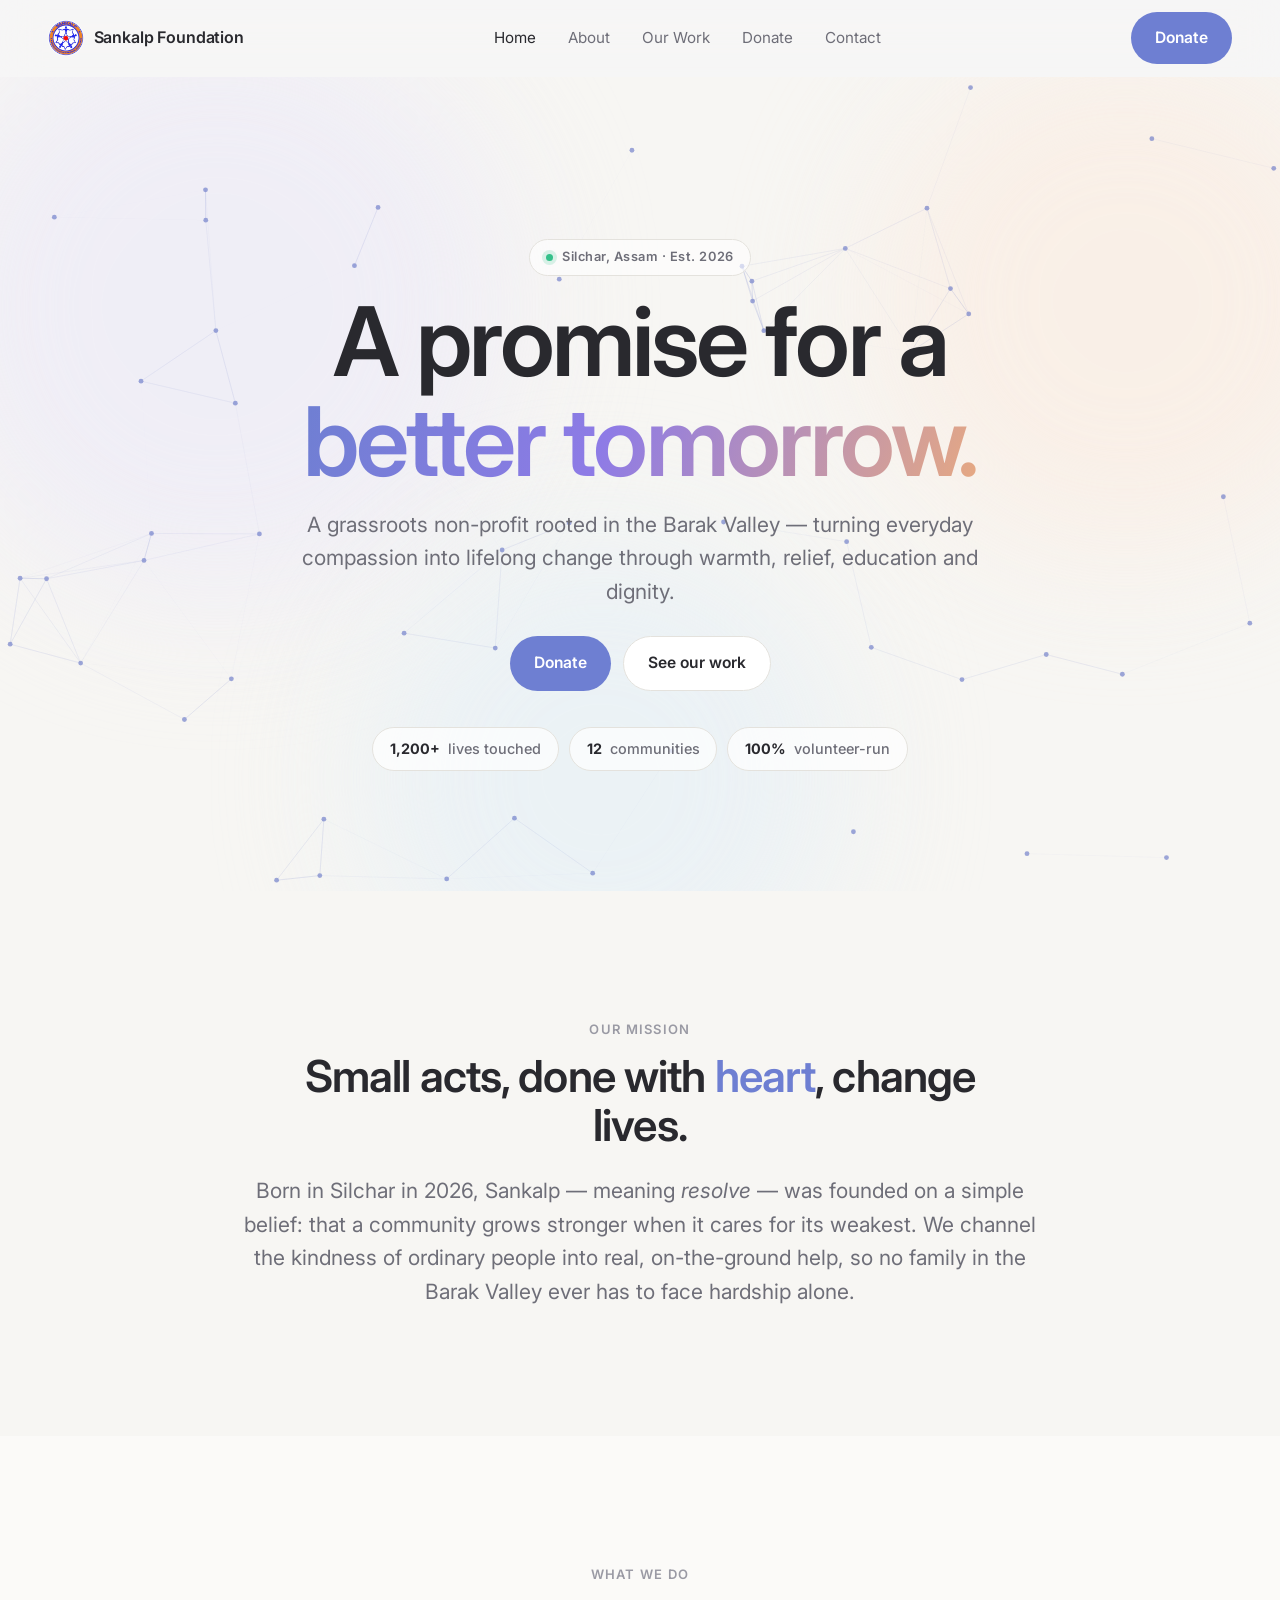
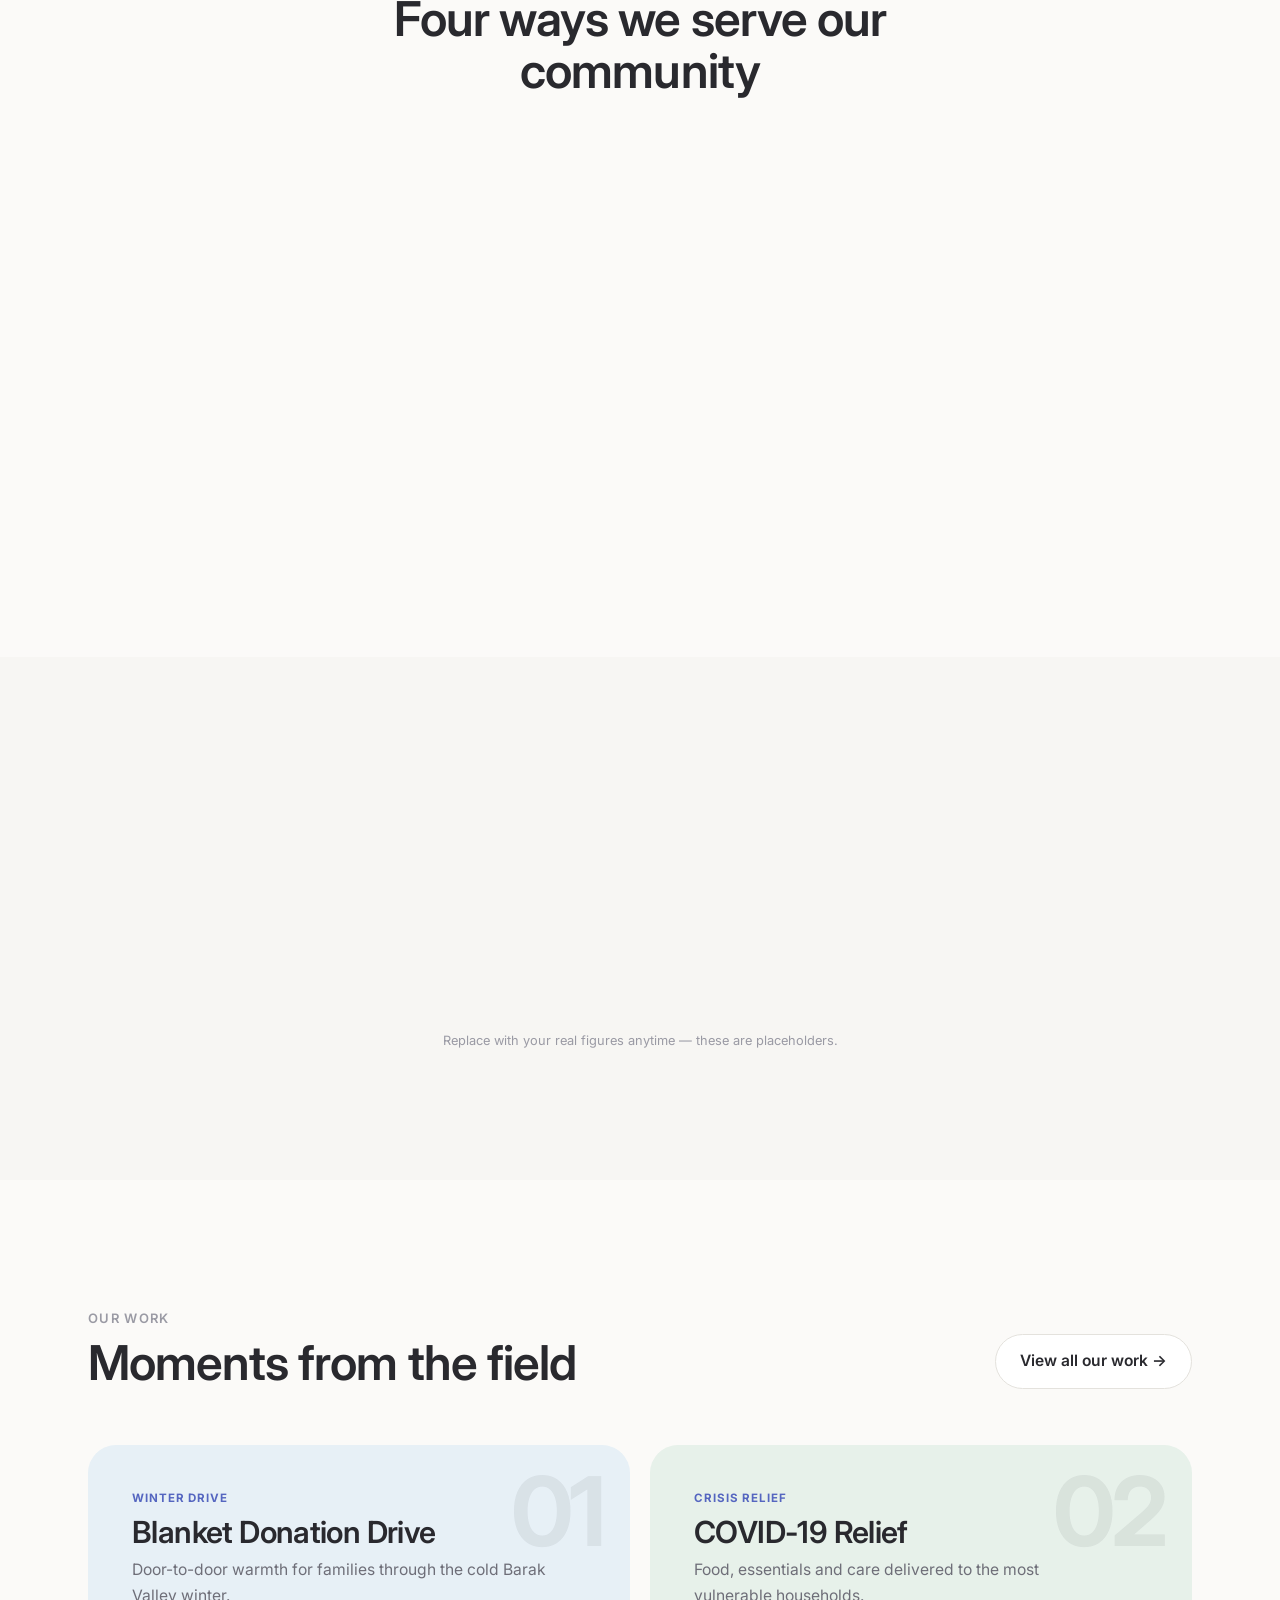
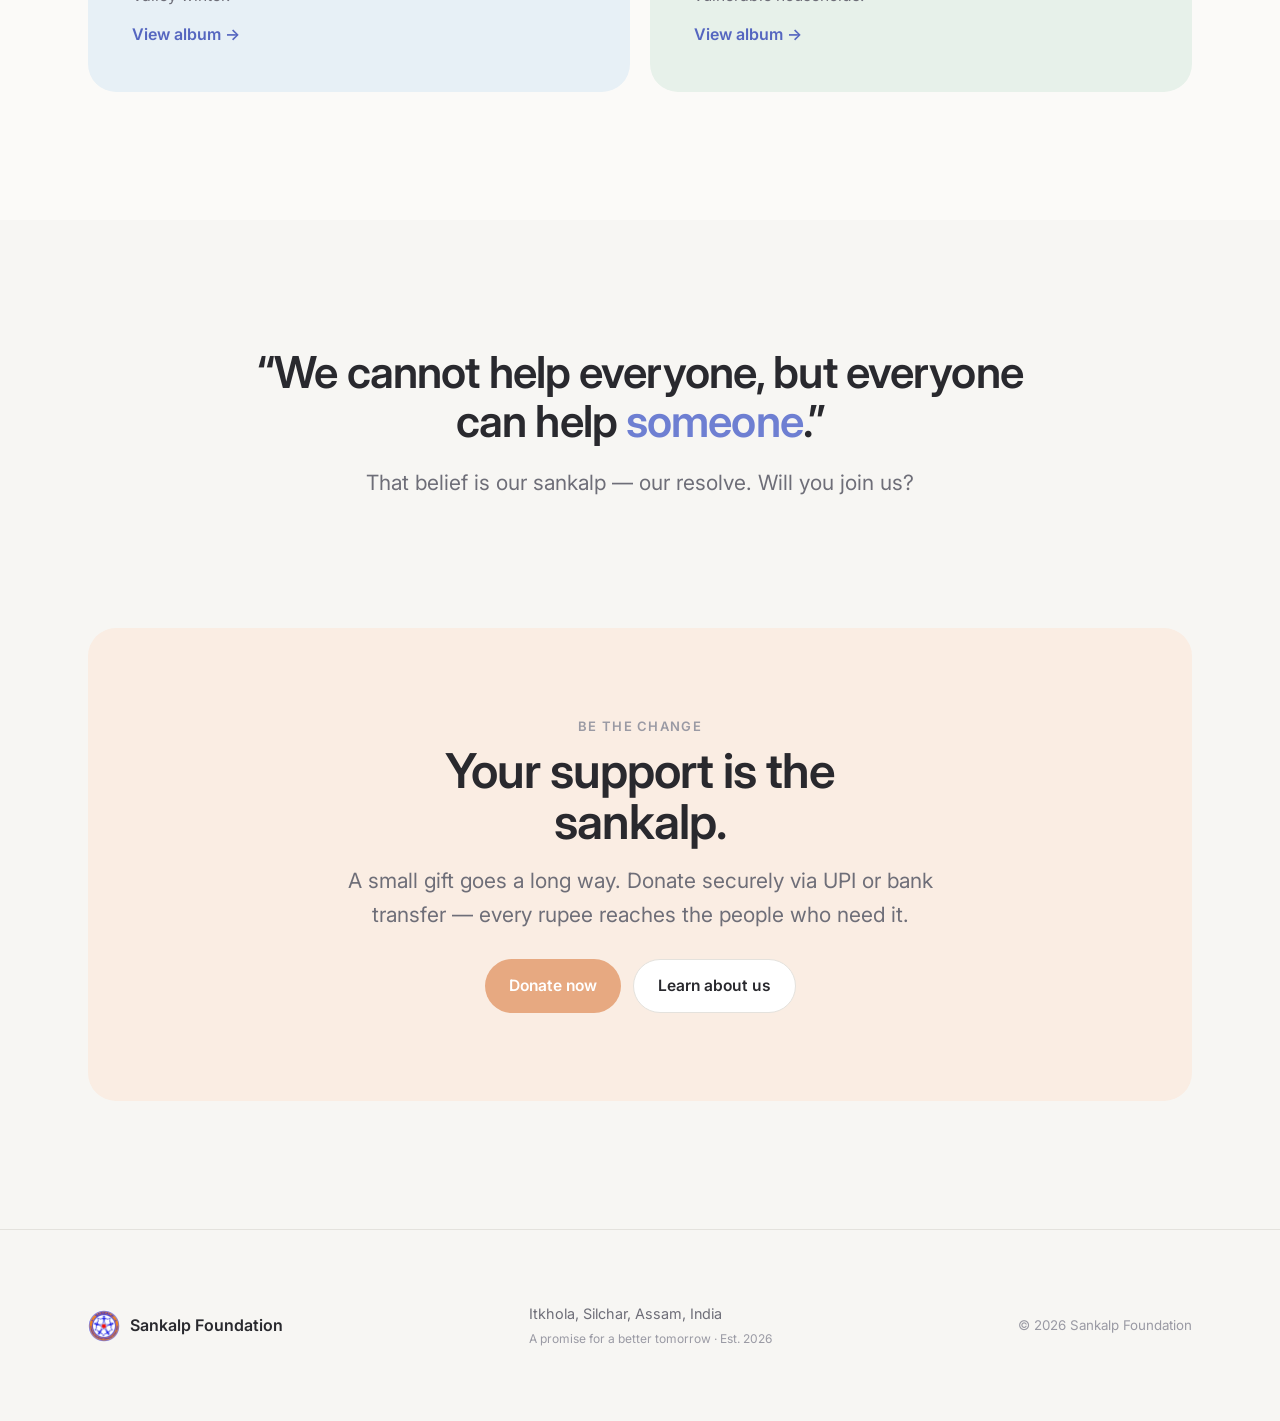
==== index.html @ 556609bf "Initial commit: Sankalp Foundation static website Mobile-first, pastel Apple-minimal design. Home, A" ====
<!DOCTYPE html>
<html lang="en">
<head>
  <meta charset="UTF-8" />
  <meta name="viewport" content="width=device-width, initial-scale=1" />
  <title>Sankalp Foundation — A promise for a better tomorrow</title>
  <meta name="description" content="Sankalp Foundation is a grassroots non-profit in Silchar, Assam, turning everyday compassion into lifelong change — warmth, relief, education and dignity for every life we touch." />
  <meta name="theme-color" content="#F7F6F3" />
  <meta property="og:type" content="website" />
  <meta property="og:title" content="Sankalp Foundation — A promise for a better tomorrow" />
  <meta property="og:description" content="A grassroots non-profit in Silchar, Assam — warmth, relief, education and dignity for every life we touch." />
  <meta property="og:image" content="asset/logo.jpg" />
  <meta name="twitter:card" content="summary" />
  <link rel="icon" href="asset/logo.jpg" />
  <link rel="preconnect" href="https://fonts.googleapis.com" />
  <link rel="preconnect" href="https://fonts.gstatic.com" crossorigin />
  <link href="https://fonts.googleapis.com/css2?family=Inter:wght@400;500;600;700&display=swap" rel="stylesheet" />
  <link rel="stylesheet" href="css/styles.css" />
</head>
<body>

  <!-- 1 · NAVBAR -->
  <header class="nav" id="nav">
    <a class="nav-brand" href="index.html">
      <img src="asset/logo.jpg" alt="Sankalp Foundation logo" />
      <span>Sankalp Foundation</span>
    </a>
    <nav class="nav-links" aria-label="Primary">
      <a href="index.html" class="active">Home</a>
      <a href="about.html">About</a>
      <a href="work.html">Our Work</a>
      <a href="donate.html">Donate</a>
      <a href="contact.html">Contact</a>
    </nav>
    <a class="btn btn-primary nav-cta" href="donate.html">Donate</a>
    <button class="nav-toggle" aria-label="Menu" aria-expanded="false"><span></span><span></span><span></span></button>
  </header>
  <nav class="nav-menu" aria-label="Mobile">
    <a href="index.html">Home</a>
    <a href="about.html">About</a>
    <a href="work.html">Our Work</a>
    <a href="donate.html">Donate</a>
    <a href="contact.html">Contact</a>
    <a class="btn btn-primary" href="donate.html">Donate</a>
  </nav>

  <main id="top">

    <!-- 2 · HERO (modern · image-free · animated gradient mesh) -->
    <section class="hero-x">
      <span class="blob b1"></span><span class="blob b2"></span><span class="blob b3"></span>
      <canvas class="net" id="net" aria-hidden="true"></canvas>
      <div class="wrap center stack">
        <p class="rise"><span class="eyebrow-chip"><span class="live"></span> Silchar, Assam · Est. 2026</span></p>
        <h1 class="display rise d1">A promise for a<br /><span class="grad-text">better tomorrow.</span></h1>
        <p class="lede rise d2" style="max-width:56ch;margin-inline:auto;">
          A grassroots non-profit rooted in the Barak Valley — turning everyday compassion
          into lifelong change through warmth, relief, education and dignity.
        </p>
        <div class="rise d3" style="display:flex;gap:.75rem;justify-content:center;flex-wrap:wrap;margin-top:1.75rem;">
          <a class="btn btn-primary" href="donate.html">Donate</a>
          <a class="btn btn-ghost" href="work.html">See our work</a>
        </div>
        <div class="pill-row rise d4" style="margin-top:2.25rem;">
          <span class="stat-pill"><b>1,200+</b> lives touched</span>
          <span class="stat-pill"><b>12</b> communities</span>
          <span class="stat-pill"><b>100%</b> volunteer-run</span>
        </div>
      </div>
    </section>

    <!-- 3 · MISSION -->
    <section class="section" id="mission">
      <div class="wrap center">
        <p class="eyebrow reveal">Our Mission</p>
        <p class="quote reveal" data-delay="60" style="margin-top:.75rem;">
          Small acts, done with <span class="accent">heart</span>, change lives.
        </p>
        <p class="lede reveal" data-delay="120" style="max-width:62ch;margin:1.5rem auto 0;">
          Born in Silchar in 2026, Sankalp — meaning <em>resolve</em> — was founded on a
          simple belief: that a community grows stronger when it cares for its weakest.
          We channel the kindness of ordinary people into real, on-the-ground help, so no
          family in the Barak Valley ever has to face hardship alone.
        </p>
      </div>
    </section>

    <!-- 4 · WHAT WE DO -->
    <section class="section" style="background:var(--surface-2);" id="what">
      <div class="wrap">
        <div class="section-head center">
          <p class="eyebrow reveal">What We Do</p>
          <h2 class="h2 reveal" data-delay="60">Four ways we serve our community</h2>
          <p class="lede reveal" data-delay="120" style="margin-inline:auto;">
            Every programme is designed around dignity — meeting people where they are,
            with what they truly need.
          </p>
        </div>
        <div class="feature-grid">
          <article class="feature-card reveal">
            <div class="feature-ico" style="--tint:var(--tint-sky);">
              <svg class="ic" viewBox="0 0 24 24"><line x1="2" x2="22" y1="12" y2="12"/><line x1="12" x2="12" y1="2" y2="22"/><path d="m20 16-4-4 4-4"/><path d="m4 8 4 4-4 4"/><path d="m16 4-4 4-4-4"/><path d="m8 20 4-4 4 4"/></svg>
            </div>
            <h3>Winter Warmth</h3>
            <p>Blanket and warm-clothing drives that reach families through the cold Barak Valley winters — door to door, no one left shivering.</p>
          </article>
          <article class="feature-card reveal" data-delay="70">
            <div class="feature-ico" style="--tint:var(--tint-mint);">
              <svg class="ic" viewBox="0 0 24 24"><path d="M19 14c1.49-1.46 3-3.21 3-5.5A5.5 5.5 0 0 0 16.5 3c-1.76 0-3 .5-4.5 2-1.5-1.5-2.74-2-4.5-2A5.5 5.5 0 0 0 2 8.5c0 2.3 1.5 4.05 3 5.5l7 7Z"/></svg>
            </div>
            <h3>Crisis Relief</h3>
            <p>Rapid response when disaster strikes — from the COVID-19 pandemic to seasonal floods — delivering food, essentials and care to the vulnerable.</p>
          </article>
          <article class="feature-card reveal" data-delay="140">
            <div class="feature-ico" style="--tint:var(--tint-peach);">
              <svg class="ic" viewBox="0 0 24 24"><path d="M12 7v14"/><path d="M3 18a1 1 0 0 1-1-1V4a1 1 0 0 1 1-1h5a4 4 0 0 1 4 4 4 4 0 0 1 4-4h5a1 1 0 0 1 1 1v13a1 1 0 0 1-1 1h-6a3 3 0 0 0-3 3 3 3 0 0 0-3-3z"/></svg>
            </div>
            <h3>Education &amp; Dignity</h3>
            <p>Supporting underprivileged children with school supplies, books and encouragement, so that circumstance never decides a child's future.</p>
          </article>
          <article class="feature-card reveal" data-delay="210">
            <div class="feature-ico" style="--tint:var(--tint-blush);">
              <svg class="ic" viewBox="0 0 24 24"><path d="M16 21v-2a4 4 0 0 0-4-4H6a4 4 0 0 0-4 4v2"/><circle cx="9" cy="7" r="4"/><path d="M22 21v-2a4 4 0 0 0-3-3.87"/><path d="M16 3.13a4 4 0 0 1 0 7.75"/></svg>
            </div>
            <h3>Community Care</h3>
            <p>Health awareness camps, support for the elderly, and small acts of everyday kindness that keep our neighbourhoods whole.</p>
          </article>
        </div>
      </div>
    </section>

    <!-- 5 · IMPACT -->
    <section class="section">
      <div class="wrap">
        <div class="section-head center">
          <p class="eyebrow reveal">Our Impact</p>
          <h2 class="h2 reveal" data-delay="60">Kindness, measured in lives</h2>
        </div>
        <div style="display:grid;grid-template-columns:repeat(3,1fr);gap:clamp(16px,4vw,40px);text-align:center;">
          <div class="reveal">
            <div class="display" style="font-size:clamp(2.2rem,7vw,3.5rem);">1,200<span style="color:var(--blue);">+</span></div>
            <p class="eyebrow" style="margin-top:.4rem;">Lives touched</p>
          </div>
          <div class="reveal" data-delay="80">
            <div class="display" style="font-size:clamp(2.2rem,7vw,3.5rem);">12</div>
            <p class="eyebrow" style="margin-top:.4rem;">Communities</p>
          </div>
          <div class="reveal" data-delay="160">
            <div class="display" style="font-size:clamp(2.2rem,7vw,3.5rem);">100<span style="color:var(--blue);">%</span></div>
            <p class="eyebrow" style="margin-top:.4rem;">Volunteer-run</p>
          </div>
        </div>
        <p class="center" style="color:var(--grey-2);font-size:.8rem;margin-top:1.5rem;">Replace with your real figures anytime — these are placeholders.</p>
      </div>
    </section>

    <!-- 6 · WORK TEASER (links to work.html) -->
    <section class="section" style="background:var(--surface-2);" id="work-teaser">
      <div class="wrap">
        <div class="section-head" style="display:flex;flex-wrap:wrap;gap:1rem;align-items:end;justify-content:space-between;max-width:none;">
          <div>
            <p class="eyebrow reveal">Our Work</p>
            <h2 class="h2 reveal" data-delay="60">Moments from the field</h2>
          </div>
          <a class="btn btn-ghost reveal" data-delay="120" href="work.html">View all our work →</a>
        </div>
        <div class="work-cards">
          <a class="work-card reveal" href="work.html" style="--album-tint:var(--tint-sky);">
            <span class="ghost-num">01</span>
            <span class="tag">Winter Drive</span>
            <h3>Blanket Donation Drive</h3>
            <p>Door-to-door warmth for families through the cold Barak Valley winter.</p>
            <span class="go">View album →</span>
          </a>
          <a class="work-card reveal" data-delay="80" href="work.html" style="--album-tint:var(--tint-mint);">
            <span class="ghost-num">02</span>
            <span class="tag">Crisis Relief</span>
            <h3>COVID-19 Relief</h3>
            <p>Food, essentials and care delivered to the most vulnerable households.</p>
            <span class="go">View album →</span>
          </a>
        </div>
      </div>
    </section>

    <!-- 7 · BELIEF QUOTE -->
    <section class="section">
      <div class="wrap center">
        <p class="quote reveal" style="max-width:30ch;">
          “We cannot help everyone, but everyone can help <span class="accent">someone</span>.”
        </p>
        <p class="lede reveal" data-delay="80" style="max-width:48ch;margin:1.25rem auto 0;">
          That belief is our sankalp — our resolve. Will you join us?
        </p>
      </div>
    </section>

    <!-- 8 · DONATE CTA -->
    <section class="section" style="padding-top:0;">
      <div class="wrap reveal">
        <div class="center" style="background:var(--tint-peach);border-radius:var(--r-lg);padding:clamp(40px,8vw,88px) clamp(24px,5vw,48px);">
          <p class="eyebrow">Be the change</p>
          <h2 class="h2" style="max-width:18ch;margin:.5rem auto 0;">Your support is the sankalp.</h2>
          <p class="lede" style="max-width:50ch;margin:1rem auto 1.75rem;">
            A small gift goes a long way. Donate securely via UPI or bank transfer — every rupee
            reaches the people who need it.
          </p>
          <div style="display:flex;gap:.75rem;justify-content:center;flex-wrap:wrap;">
            <a class="btn btn-warm" href="donate.html">Donate now</a>
            <a class="btn btn-ghost" href="about.html">Learn about us</a>
          </div>
        </div>
      </div>
    </section>

  </main>

  <!-- 9 · FOOTER -->
  <footer class="footer">
    <div class="wrap">
      <div class="footer-brand">
        <img src="asset/logo.jpg" alt="" />
        <span>Sankalp Foundation</span>
      </div>
      <div class="stack" style="font-size:.9rem;">
        <div>Itkhola, Silchar, Assam, India</div>
        <small>A promise for a better tomorrow · Est. 2026</small>
      </div>
      <small>© 2026 Sankalp Foundation</small>
    </div>
  </footer>

  <script type="application/ld+json">
  {
    "@context": "https://schema.org",
    "@type": "NGO",
    "name": "Sankalp Foundation",
    "slogan": "A promise for a better tomorrow",
    "foundingDate": "2026",
    "address": {
      "@type": "PostalAddress",
      "addressLocality": "Itkhola, Silchar",
      "addressRegion": "Assam",
      "addressCountry": "IN"
    },
    "areaServed": "Barak Valley, Assam"
  }
  </script>
  <script src="js/main.js"></script>
</body>
</html>
---- css/styles.css ----
/* ============================================================
   Sankalp Foundation — Design System
   Aesthetic: Apple-Minimal Premium · soft PASTEL palette
   Calm, warm, premium — one muted periwinkle accent + pastel
   tint washes (lavender / sky / mint / peach) for variety.
   ============================================================ */

:root {
  /* Surfaces — warm paper white */
  --bg:          #F7F6F3;   /* warm off-white page background */
  --surface:     #FFFFFF;   /* cards, raised surfaces */
  --surface-2:   #FBFAF8;

  /* Ink — soft charcoal, never pure black */
  --ink:         #29292E;   /* primary text */
  --grey:        #6E6E78;   /* secondary text */
  --grey-2:      #9A9AA4;   /* captions, meta */
  --hairline:    #E4E2DD;   /* 1px borders, dividers */

  /* Accent — muted periwinkle (pastel, but readable for actions) */
  --blue:        #6E7FD2;   /* primary action (white text, large) */
  --blue-600:    #5566C0;   /* hover + links/small text on white */
  --blue-tint:   #ECEDFA;   /* lavender wash */

  /* Warm secondary — soft peach (donate / warmth) */
  --orange:      #E7A981;   /* soft peach button */
  --orange-600:  #D9966B;
  --red:         #DD7A72;   /* muted coral, rare emphasis */

  /* Pastel tint washes (for album / section variety) */
  --tint-lav:    #EDEBF7;
  --tint-sky:    #E7F0F6;
  --tint-mint:   #E7F1EA;
  --tint-peach:  #FAEDE3;
  --tint-blush:  #F7E9ED;

  --accent:      var(--blue);
  --accent-600:  var(--blue-600);

  /* Radius */
  --r-sm: 10px;
  --r-md: 18px;
  --r-lg: 28px;

  /* Depth (subtle, Apple-style) */
  --shadow:    0 4px 24px rgba(0,0,0,.06);
  --shadow-lg: 0 18px 50px rgba(0,0,0,.12);

  /* Motion */
  --ease: cubic-bezier(.4, 0, .2, 1);
  --dur:  220ms;

  /* Layout */
  --maxw: 1200px;
  --gutter: clamp(20px, 5vw, 48px);

  --font: "Inter", -apple-system, BlinkMacSystemFont, "Segoe UI", Roboto,
          Helvetica, Arial, sans-serif;
}

/* ---------- Reset ---------- */
*, *::before, *::after { box-sizing: border-box; }
* { margin: 0; }
html { scroll-behavior: smooth; -webkit-text-size-adjust: 100%; }
body {
  font-family: var(--font);
  background: var(--bg);
  color: var(--ink);
  line-height: 1.6;
  -webkit-font-smoothing: antialiased;
  text-rendering: optimizeLegibility;
}
img { display: block; max-width: 100%; height: auto; }
a { color: inherit; text-decoration: none; }
button { font: inherit; cursor: pointer; border: 0; background: none; }

/* accessible focus ring */
:where(a, button, input, textarea, [tabindex]):focus-visible {
  outline: 2px solid var(--blue);
  outline-offset: 3px;
  border-radius: 6px;
}

/* inline SVG icon defaults */
svg.ic { width: 22px; height: 22px; fill: none; stroke: currentColor; stroke-width: 1.7; stroke-linecap: round; stroke-linejoin: round; display: block; }

/* ---------- Typography ---------- */
.eyebrow {
  font-size: .8125rem;
  font-weight: 600;
  letter-spacing: .1em;
  text-transform: uppercase;
  color: var(--grey-2);
}
h1, h2, h3 { font-weight: 600; line-height: 1.08; letter-spacing: -.02em; }
.display { font-size: clamp(2.5rem, 8vw, 5rem); letter-spacing: -.03em; line-height: 1.04; }
.h2      { font-size: clamp(1.9rem, 5vw, 3rem); }
.lede    { font-size: clamp(1.0625rem, 2.4vw, 1.3125rem); color: var(--grey); font-weight: 400; }

/* ---------- Layout helpers ---------- */
.wrap { width: 100%; max-width: var(--maxw); margin-inline: auto; padding-inline: var(--gutter); }
.section { padding-block: clamp(56px, 10vw, 128px); }
.center { text-align: center; }
.stack > * + * { margin-top: 1rem; }

/* ---------- Buttons ---------- */
.btn {
  display: inline-flex; align-items: center; gap: .5rem;
  padding: .85rem 1.5rem;
  border-radius: 999px;
  font-weight: 600; font-size: .975rem;
  min-height: 44px;
  transition: transform var(--dur) var(--ease), background var(--dur) var(--ease), box-shadow var(--dur) var(--ease);
}
.btn-primary { background: var(--accent); color: #fff; }
.btn-primary:hover { background: var(--accent-600); transform: translateY(-1px); }
.btn-warm { background: var(--orange); color: #fff; }
.btn-warm:hover { background: var(--orange-600); transform: translateY(-1px); }
.btn-ghost { border: 1px solid var(--hairline); color: var(--ink); background: var(--surface); }
.btn-ghost:hover { border-color: var(--ink); transform: translateY(-1px); }

/* ============================================================
   NAVBAR
   ============================================================ */
.nav {
  position: sticky; top: 0; z-index: 50;
  display: flex; align-items: center; justify-content: space-between;
  gap: 1rem;
  padding: .75rem var(--gutter);
  background: rgba(245,245,247,.72);
  backdrop-filter: saturate(180%) blur(20px);
  -webkit-backdrop-filter: saturate(180%) blur(20px);
  border-bottom: 1px solid transparent;
  transition: border-color var(--dur) var(--ease), background var(--dur) var(--ease);
}
.nav.is-scrolled { border-bottom-color: var(--hairline); }
.nav-brand { display: flex; align-items: center; gap: .6rem; font-weight: 600; letter-spacing: -.01em; }
.nav-brand img { width: 36px; height: 36px; border-radius: 50%; }
.nav-links { display: none; align-items: center; gap: 2rem; }
.nav-links a { font-size: .95rem; color: var(--grey); transition: color var(--dur) var(--ease); }
.nav-links a:hover, .nav-links a.active { color: var(--ink); }
.nav-cta { display: none; }
.nav-toggle {
  display: inline-flex; flex-direction: column; gap: 5px;
  width: 44px; height: 44px; align-items: center; justify-content: center;
}
.nav-toggle span { width: 22px; height: 2px; background: var(--ink); border-radius: 2px; transition: transform var(--dur) var(--ease), opacity var(--dur) var(--ease); }

/* mobile overlay menu */
.nav-menu {
  position: fixed; inset: 0; z-index: 40;
  background: rgba(245,245,247,.98);
  backdrop-filter: blur(24px);
  display: flex; flex-direction: column; gap: .5rem;
  align-items: center; justify-content: center;
  padding: 2rem;
  opacity: 0; pointer-events: none; transition: opacity var(--dur) var(--ease);
}
.nav-menu.open { opacity: 1; pointer-events: auto; }
.nav-menu a { font-size: 1.6rem; font-weight: 600; letter-spacing: -.02em; padding: .5rem 1rem; }
.nav-menu .btn { margin-top: 1rem; }

@media (min-width: 900px) {
  .nav-links, .nav-cta { display: flex; }
  .nav-toggle { display: none; }
}

/* ============================================================
   PAGE HERO (compact, for inner pages)
   ============================================================ */
.page-hero {
  padding-block: clamp(48px, 9vw, 110px) clamp(24px, 5vw, 56px);
  background:
    radial-gradient(60% 90% at 15% 0%, var(--tint-lav) 0%, transparent 60%),
    radial-gradient(50% 80% at 95% 10%, var(--tint-peach) 0%, transparent 55%);
}
.page-hero .display { max-width: 16ch; }
.page-hero .lede { max-width: 56ch; margin-top: 1.25rem; }

/* ============================================================
   MODERN HERO  (image-free · animated pastel gradient mesh)
   ============================================================ */
.hero-x {
  position: relative; overflow: hidden;
  padding-block: clamp(90px, 18vh, 190px) clamp(56px, 10vw, 120px);
  isolation: isolate;
}
.hero-x .wrap { position: relative; z-index: 2; }
.hero-x .net { position: absolute; inset: 0; width: 100%; height: 100%; z-index: 1; pointer-events: none; opacity: .7; }
.hero-x .blob {
  position: absolute; z-index: 0; border-radius: 50%;
  filter: blur(70px); opacity: .75; will-change: transform;
}
.hero-x .b1 { width: 46vw; height: 46vw; top: -8%;  left: -6%;  background: var(--tint-lav);   animation: floatA 20s ease-in-out infinite; }
.hero-x .b2 { width: 40vw; height: 40vw; top: -4%;  right: -8%; background: var(--tint-peach);  animation: floatB 24s ease-in-out infinite; }
.hero-x .b3 { width: 38vw; height: 38vw; bottom: -16%; left: 28%; background: var(--tint-sky); animation: floatC 26s ease-in-out infinite; }
@keyframes floatA { 0%,100%{transform:translate(0,0) scale(1)} 50%{transform:translate(36px,28px) scale(1.12)} }
@keyframes floatB { 0%,100%{transform:translate(0,0) scale(1)} 50%{transform:translate(-30px,24px) scale(.92)} }
@keyframes floatC { 0%,100%{transform:translate(0,0) scale(1)} 50%{transform:translate(24px,-30px) scale(1.08)} }

.hero-x .display { font-size: clamp(2.8rem, 9vw, 6rem); max-width: 14ch; margin-inline: auto; }

.grad-text {
  background: linear-gradient(110deg, var(--blue) 0%, #8E7BE6 45%, var(--orange) 100%);
  -webkit-background-clip: text; background-clip: text;
  color: transparent;
}

.eyebrow-chip {
  display: inline-flex; align-items: center; gap: .55rem;
  padding: .45rem 1rem; border-radius: 999px;
  background: rgba(255,255,255,.6); border: 1px solid var(--hairline);
  backdrop-filter: blur(10px); -webkit-backdrop-filter: blur(10px);
  font-size: .8rem; font-weight: 600; letter-spacing: .04em; color: var(--grey);
}
.eyebrow-chip .live { width: 7px; height: 7px; border-radius: 50%; background: #34c08a; box-shadow: 0 0 0 4px rgba(52,192,138,.18); }

.pill-row { display: flex; flex-wrap: wrap; gap: 10px; justify-content: center; }
.stat-pill {
  display: inline-flex; align-items: center; gap: .5rem;
  padding: .6rem 1.05rem; border-radius: 999px;
  background: rgba(255,255,255,.7); border: 1px solid var(--hairline);
  backdrop-filter: blur(8px); -webkit-backdrop-filter: blur(8px);
  font-size: .9rem; font-weight: 500; color: var(--grey);
}
.stat-pill b { color: var(--ink); font-weight: 700; }

/* ============================================================
   WORK CARDS — modern, photo-free home teaser
   ============================================================ */
.work-cards { display: grid; grid-template-columns: 1fr; gap: 16px; }
@media (min-width: 760px) { .work-cards { grid-template-columns: repeat(2, 1fr); gap: 20px; } }
.work-card {
  position: relative; overflow: hidden;
  border-radius: var(--r-lg); padding: clamp(26px, 4vw, 44px);
  background: var(--album-tint, var(--surface));
  min-height: 220px; display: flex; flex-direction: column; justify-content: flex-end; gap: .55rem;
  transition: transform var(--dur) var(--ease), box-shadow var(--dur) var(--ease);
}
.work-card:hover { transform: translateY(-4px); box-shadow: var(--shadow-lg); }
.work-card .ghost-num {
  position: absolute; top: clamp(10px,2vw,18px); right: clamp(16px,3vw,28px);
  font-size: clamp(3.5rem, 9vw, 6rem); font-weight: 700; line-height: 1;
  color: var(--ink); opacity: .07; letter-spacing: -.04em;
}
.work-card .tag {
  align-self: flex-start;
  font-size: .72rem; font-weight: 700; letter-spacing: .08em; text-transform: uppercase;
  color: var(--blue-600);
}
.work-card h3 { font-size: clamp(1.35rem, 3.5vw, 1.9rem); }
.work-card p { color: var(--grey); font-size: .98rem; max-width: 42ch; }
.work-card .go { font-weight: 600; color: var(--blue-600); margin-top: .35rem; }

/* ============================================================
   ALBUMS  —  one per charity event
   ============================================================ */
.albums { display: flex; flex-direction: column; gap: clamp(32px, 5vw, 56px); }

/* each album sits in a soft pastel panel (tint set per-album in HTML) */
.album {
  scroll-margin-top: 88px;
  background: var(--album-tint, var(--surface));
  border-radius: var(--r-lg);
  padding: clamp(24px, 5vw, 56px);
}

.album-head {
  display: flex; flex-direction: column; gap: .65rem;
  max-width: 60ch; margin-bottom: clamp(20px, 3.5vw, 36px);
}
.album-title { font-size: clamp(1.6rem, 4.5vw, 2.6rem); }
.album-desc  { color: var(--grey); font-size: clamp(1rem, 2.2vw, 1.1875rem); }
.album-meta  {
  display: flex; flex-wrap: wrap; align-items: center; gap: .5rem .9rem;
  color: var(--grey-2); font-size: .85rem; font-weight: 500;
}
.album-meta .dot { width: 4px; height: 4px; border-radius: 50%; background: var(--hairline); }
.album-tag {
  display: inline-flex; align-items: center; gap: .4rem;
  padding: .3rem .7rem; border-radius: 999px;
  background: var(--blue-tint); color: var(--blue);
  font-size: .75rem; font-weight: 600; letter-spacing: .02em;
}

/* The gallery grid: cover image spans larger, tiles fill the rest. */
.album-gallery {
  display: grid;
  grid-template-columns: 1fr;
  gap: 12px;
}
.album-figure {
  position: relative; margin: 0;
  border-radius: var(--r-md);
  overflow: hidden;
  background: var(--surface-2);
  cursor: zoom-in;
  aspect-ratio: 4 / 3;
}
.album-figure img {
  width: 100%; height: 100%; object-fit: cover;
  transition: transform 600ms var(--ease), filter var(--dur) var(--ease);
}
.album-figure::after {
  content: ""; position: absolute; inset: 0;
  background: linear-gradient(to top, rgba(0,0,0,.28), rgba(0,0,0,0) 45%);
  opacity: 0; transition: opacity var(--dur) var(--ease);
}
.album-figure:hover img { transform: scale(1.04); }
.album-figure:hover::after { opacity: 1; }

/* caption chip on cover */
.album-figure .cap {
  position: absolute; left: 14px; bottom: 14px; z-index: 2;
  color: #fff; font-size: .85rem; font-weight: 600;
  opacity: 0; transform: translateY(6px);
  transition: opacity var(--dur) var(--ease), transform var(--dur) var(--ease);
  text-shadow: 0 1px 12px rgba(0,0,0,.5);
}
.album-figure:hover .cap { opacity: 1; transform: translateY(0); }

/* cover (first photo) gets the cinematic full-width treatment */
.album-figure.is-cover { aspect-ratio: 16 / 10; }

/* single-photo album → just the cinematic cover */
.album--single .album-figure.is-cover { aspect-ratio: 16 / 9; }

@media (min-width: 700px) {
  .album-gallery { grid-template-columns: repeat(2, 1fr); gap: 16px; }
  .album-figure.is-cover { grid-column: 1 / -1; aspect-ratio: 21 / 9; }
  .album--single .album-figure.is-cover { aspect-ratio: 21 / 9; }
}
@media (min-width: 1000px) {
  .album-gallery { grid-template-columns: repeat(3, 1fr); }
  /* cover spans 2 cols + 2 rows for an asymmetric, editorial feel */
  .album--gallery .album-figure.is-cover {
    grid-column: span 2; grid-row: span 2; aspect-ratio: auto;
  }
}

/* ============================================================
   DONATE PAGE
   ============================================================ */
.donate-grid { display: grid; grid-template-columns: 1fr; gap: clamp(20px, 4vw, 40px); align-items: start; }
@media (min-width: 920px) { .donate-grid { grid-template-columns: 1.05fr .95fr; gap: clamp(28px, 4vw, 56px); } }

.pay-card {
  background: var(--surface); border: 1px solid var(--hairline);
  border-radius: var(--r-lg); padding: clamp(24px, 4vw, 40px);
  box-shadow: var(--shadow);
}
.amount-row { display: flex; flex-wrap: wrap; gap: 10px; margin: 1.25rem 0; }
.amount-chip {
  flex: 1 1 auto; min-width: 90px; text-align: center;
  padding: .85rem 1rem; border-radius: var(--r-sm);
  border: 1.5px solid var(--hairline); background: var(--surface);
  font-weight: 700; transition: border-color var(--dur) var(--ease), background var(--dur) var(--ease);
  cursor: pointer;
}
.amount-chip small { display: block; font-weight: 500; font-size: .72rem; color: var(--grey-2); margin-top: .15rem; }
.amount-chip:hover, .amount-chip.sel { border-color: var(--blue); background: var(--blue-tint); }
.btn-block { width: 100%; justify-content: center; }

.divider { display: flex; align-items: center; gap: 1rem; color: var(--grey-2); font-size: .82rem; margin: 1.5rem 0; }
.divider::before, .divider::after { content: ""; flex: 1; height: 1px; background: var(--hairline); }

.qr-card { text-align: center; }
.qr-box {
  width: 220px; max-width: 70%; aspect-ratio: 1; margin: 0 auto;
  border-radius: var(--r-md); border: 1px solid var(--hairline);
  background: var(--surface-2); display: grid; place-items: center; overflow: hidden;
}
.qr-box img { width: 100%; height: 100%; object-fit: contain; }
.qr-placeholder { color: var(--grey-2); font-size: .8rem; padding: 1rem; }
.upi-id { font-weight: 700; letter-spacing: .02em; margin-top: .9rem; }

.trust-list { display: grid; gap: .75rem; margin-top: 1.25rem; }
.trust { display: flex; gap: .65rem; align-items: flex-start; font-size: .95rem; color: var(--grey); }
.trust .ck { color: #34a06f; font-weight: 800; }

/* ============================================================
   CONTACT PAGE
   ============================================================ */
.contact-grid { display: grid; grid-template-columns: 1fr; gap: clamp(24px, 4vw, 48px); align-items: start; }
@media (min-width: 920px) { .contact-grid { grid-template-columns: 1fr 1.1fr; } }

.info-row { display: flex; gap: .9rem; align-items: flex-start; padding: 1rem 0; border-bottom: 1px solid var(--hairline); }
.info-row .ico { width: 42px; height: 42px; border-radius: 12px; display: grid; place-items: center; color: var(--blue-600); background: var(--tint-lav); flex: none; }
.info-row h3 { font-size: 1rem; }
.info-row p, .info-row a { color: var(--grey); font-size: .95rem; }

.form { background: var(--surface); border: 1px solid var(--hairline); border-radius: var(--r-lg); padding: clamp(24px, 4vw, 40px); box-shadow: var(--shadow); }
.field { margin-bottom: 1rem; }
.field label { display: block; font-size: .85rem; font-weight: 600; margin-bottom: .4rem; }
.field input, .field textarea {
  width: 100%; padding: .85rem 1rem; font: inherit;
  border: 1.5px solid var(--hairline); border-radius: var(--r-sm);
  background: var(--surface-2); color: var(--ink); min-height: 48px;
  transition: border-color var(--dur) var(--ease), background var(--dur) var(--ease);
}
.field textarea { min-height: 130px; resize: vertical; }
.field input:focus, .field textarea:focus { outline: none; border-color: var(--blue); background: var(--surface); }

.map { border-radius: var(--r-lg); overflow: hidden; border: 1px solid var(--hairline); aspect-ratio: 16/10; margin-top: clamp(28px,5vw,48px); }
.map iframe { width: 100%; height: 100%; border: 0; display: block; }

/* ============================================================
   LIGHTBOX
   ============================================================ */
.lb {
  position: fixed; inset: 0; z-index: 100;
  background: rgba(8,8,10,.92);
  backdrop-filter: blur(8px);
  display: flex; align-items: center; justify-content: center;
  opacity: 0; pointer-events: none;
  transition: opacity var(--dur) var(--ease);
}
.lb.open { opacity: 1; pointer-events: auto; }
.lb img {
  max-width: min(92vw, 1300px); max-height: 84vh;
  border-radius: var(--r-md);
  box-shadow: var(--shadow-lg);
}
.lb-cap {
  position: absolute; bottom: max(20px, env(safe-area-inset-bottom));
  left: 0; right: 0; text-align: center;
  color: rgba(255,255,255,.85); font-size: .9rem;
}
.lb-btn {
  position: absolute; top: 50%; transform: translateY(-50%);
  width: 52px; height: 52px; border-radius: 50%;
  display: grid; place-items: center;
  background: rgba(255,255,255,.12); color: #fff; font-size: 1.4rem;
  transition: background var(--dur) var(--ease);
}
.lb-btn:hover { background: rgba(255,255,255,.24); }
.lb-prev { left: clamp(12px, 3vw, 32px); }
.lb-next { right: clamp(12px, 3vw, 32px); }
.lb-close { top: clamp(14px, 3vw, 28px); right: clamp(14px, 3vw, 28px); transform: none; }
@media (max-width: 640px) {
  .lb-prev, .lb-next { width: 44px; height: 44px; bottom: 18px; top: auto; transform: none; }
  .lb-prev { left: 50%; margin-left: -52px; }
  .lb-next { right: 50%; margin-right: -52px; }
}

/* ============================================================
   FOOTER
   ============================================================ */
.footer {
  border-top: 1px solid var(--hairline);
  padding-block: clamp(40px, 6vw, 72px);
  color: var(--grey);
}
.footer .wrap { display: flex; flex-direction: column; gap: 1.5rem; }
.footer-brand { display: flex; align-items: center; gap: .6rem; color: var(--ink); font-weight: 600; }
.footer-brand img { width: 32px; height: 32px; border-radius: 50%; }
.footer small { color: var(--grey-2); }
@media (min-width: 700px) {
  .footer .wrap { flex-direction: row; justify-content: space-between; align-items: center; }
}

/* ============================================================
   SECTION HEAD
   ============================================================ */
.section-head { max-width: 60ch; margin-bottom: clamp(28px, 5vw, 56px); }
.section-head.center { margin-inline: auto; }
.section-head .h2 { margin-top: .5rem; }
.section-head .lede { margin-top: 1rem; }

/* ============================================================
   FEATURE CARDS — "What we do"
   ============================================================ */
.feature-grid {
  display: grid; grid-template-columns: 1fr; gap: 14px;
}
@media (min-width: 640px) { .feature-grid { grid-template-columns: repeat(2, 1fr); gap: 18px; } }
@media (min-width: 1000px) { .feature-grid { grid-template-columns: repeat(4, 1fr); } }

.feature-card {
  background: var(--surface);
  border: 1px solid var(--hairline);
  border-radius: var(--r-md);
  padding: clamp(20px, 3vw, 28px);
  transition: transform var(--dur) var(--ease), box-shadow var(--dur) var(--ease);
}
.feature-card:hover { transform: translateY(-3px); box-shadow: var(--shadow); }
.feature-ico {
  width: 46px; height: 46px; border-radius: 13px;
  display: grid; place-items: center; font-size: 1.4rem;
  margin-bottom: 1rem; color: var(--blue-600);
  background: var(--tint, var(--tint-lav));
}
.feature-card h3 { font-size: 1.125rem; }
.feature-card p { color: var(--grey); font-size: .95rem; margin-top: .5rem; }

/* ============================================================
   WALKS OF LIFE — diverse team strip
   ============================================================ */
.walks { display: flex; flex-wrap: wrap; gap: 12px; justify-content: center; }
.walk {
  display: inline-flex; align-items: center; gap: .6rem;
  padding: .7rem 1.15rem; border-radius: 999px;
  background: var(--surface); border: 1px solid var(--hairline);
  font-weight: 600; font-size: .95rem;
  transition: transform var(--dur) var(--ease), box-shadow var(--dur) var(--ease);
}
.walk:hover { transform: translateY(-2px); box-shadow: var(--shadow); }
.walk .wd { width: 7px; height: 7px; border-radius: 50%; background: var(--blue); flex: none; }

/* portrait / story split */
.split { display: grid; grid-template-columns: 1fr; gap: clamp(28px, 5vw, 56px); align-items: center; }
@media (min-width: 900px) { .split { grid-template-columns: 1fr 1fr; } .split.rev > :first-child { order: 2; } }
.split-media { border-radius: var(--r-lg); overflow: hidden; box-shadow: var(--shadow-lg); aspect-ratio: 4/3; }
.split-media img { width: 100%; height: 100%; object-fit: cover; }

/* ============================================================
   WORK TEASER CARDS (home → links to work.html)
   ============================================================ */
.teaser-grid { display: grid; grid-template-columns: 1fr; gap: 16px; }
@media (min-width: 760px) { .teaser-grid { grid-template-columns: repeat(2, 1fr); gap: 20px; } }

.teaser-card {
  position: relative; display: block;
  border-radius: var(--r-lg); overflow: hidden;
  aspect-ratio: 4 / 3; box-shadow: var(--shadow);
}
.teaser-card img { width: 100%; height: 100%; object-fit: cover; transition: transform 600ms var(--ease); }
.teaser-card:hover img { transform: scale(1.05); }
.teaser-card::after { content: ""; position: absolute; inset: 0; background: linear-gradient(to top, rgba(0,0,0,.62), rgba(0,0,0,.05) 55%); }
.teaser-body { position: absolute; left: 0; right: 0; bottom: 0; z-index: 2; padding: clamp(18px, 3vw, 28px); color: #fff; }
.teaser-body .tag { font-size: .72rem; font-weight: 600; letter-spacing: .08em; text-transform: uppercase; opacity: .9; }
.teaser-body h3 { font-size: clamp(1.25rem, 3vw, 1.6rem); margin-top: .35rem; }
.teaser-body .meta { font-size: .85rem; opacity: .85; margin-top: .35rem; }

/* ============================================================
   QUOTE / BELIEF
   ============================================================ */
.quote { max-width: 24ch; margin-inline: auto; font-weight: 600; letter-spacing: -.02em;
  font-size: clamp(1.6rem, 5vw, 2.75rem); line-height: 1.12; }
.quote .accent { color: var(--blue); }

/* ============================================================
   HERO LOAD ANIMATION (above the fold — always renders)
   ============================================================ */
@keyframes riseIn { from { opacity: 0; transform: translateY(20px); } to { opacity: 1; transform: none; } }
.rise { animation: riseIn .8s var(--ease) both; }
.d1 { animation-delay: .06s; } .d2 { animation-delay: .14s; }
.d3 { animation-delay: .22s; } .d4 { animation-delay: .32s; }

/* ============================================================
   SCROLL REVEAL (below the fold only)
   ============================================================ */
.reveal { opacity: 0; transform: translateY(26px); transition: opacity .7s var(--ease), transform .7s var(--ease); }
.reveal.in { opacity: 1; transform: none; }

@media (prefers-reduced-motion: reduce) {
  *, *::before, *::after { animation: none !important; transition: none !important; scroll-behavior: auto; }
  .reveal { opacity: 1; transform: none; }
}
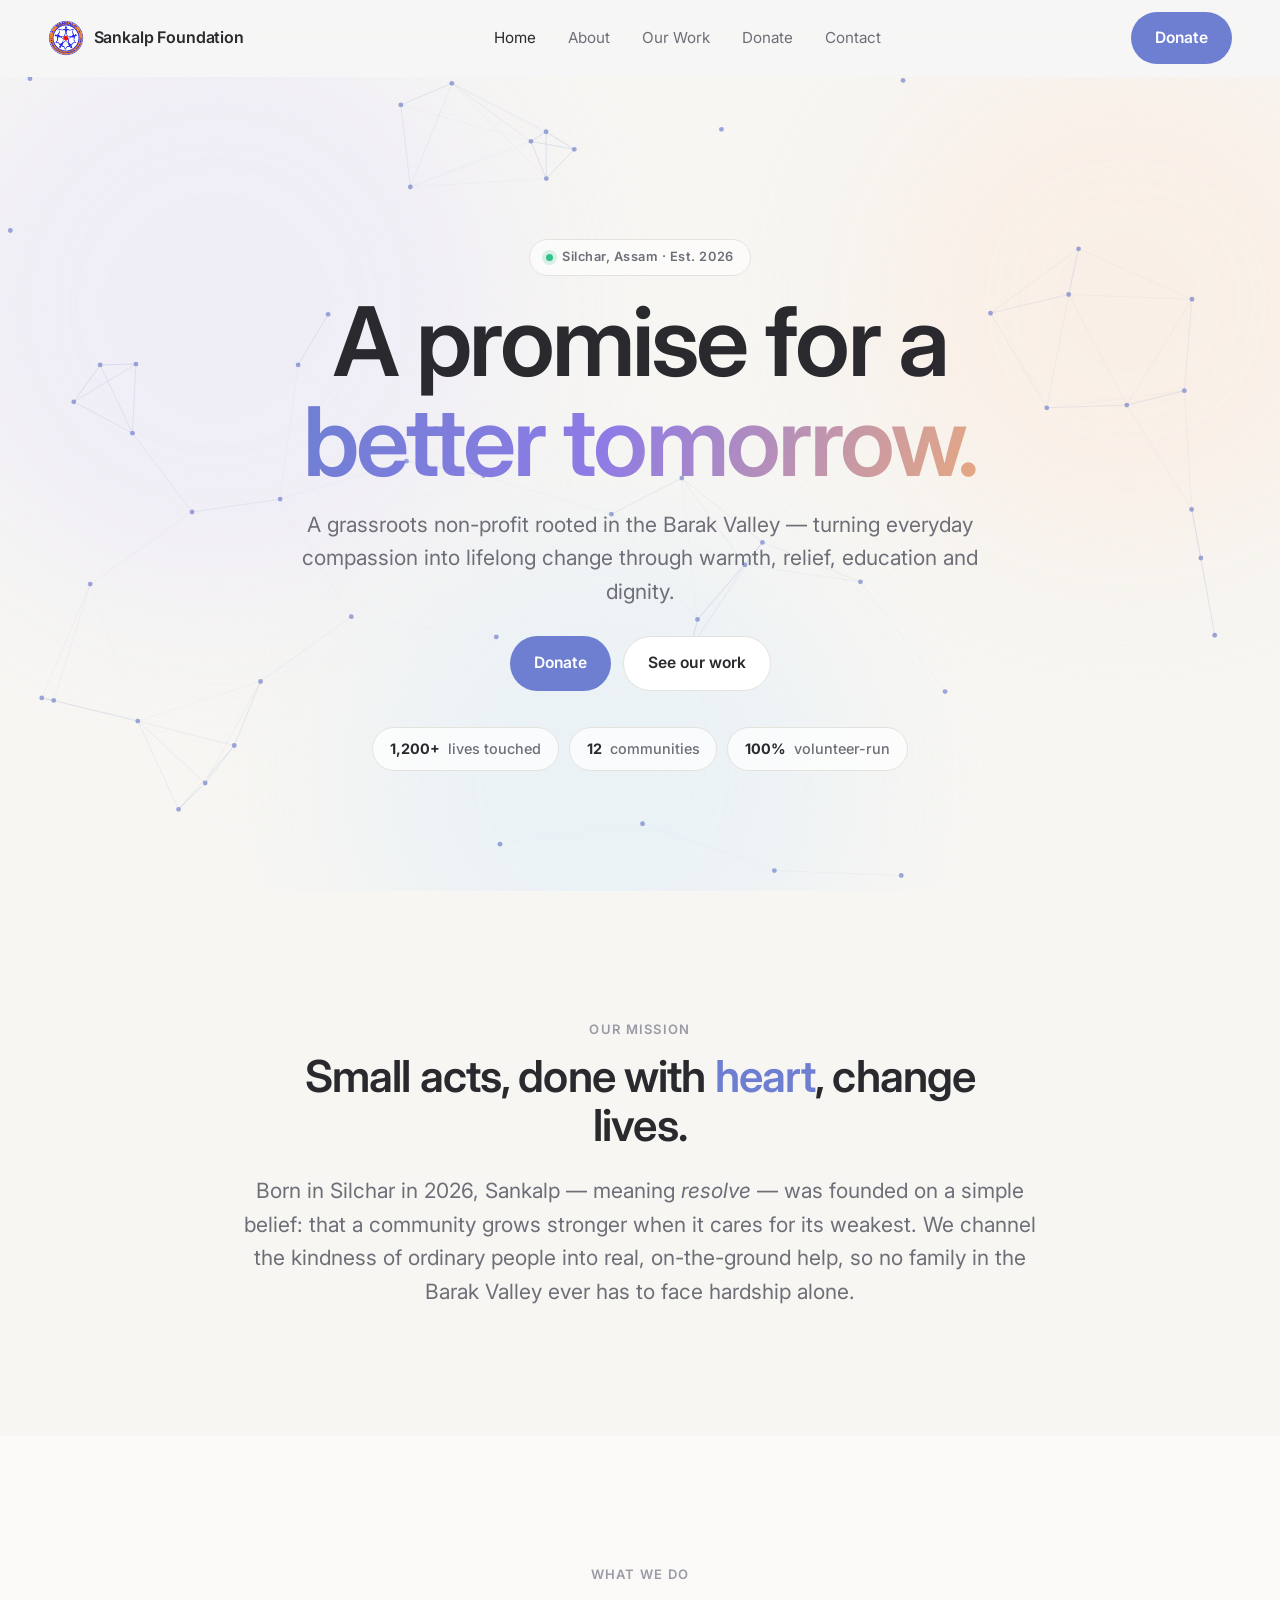
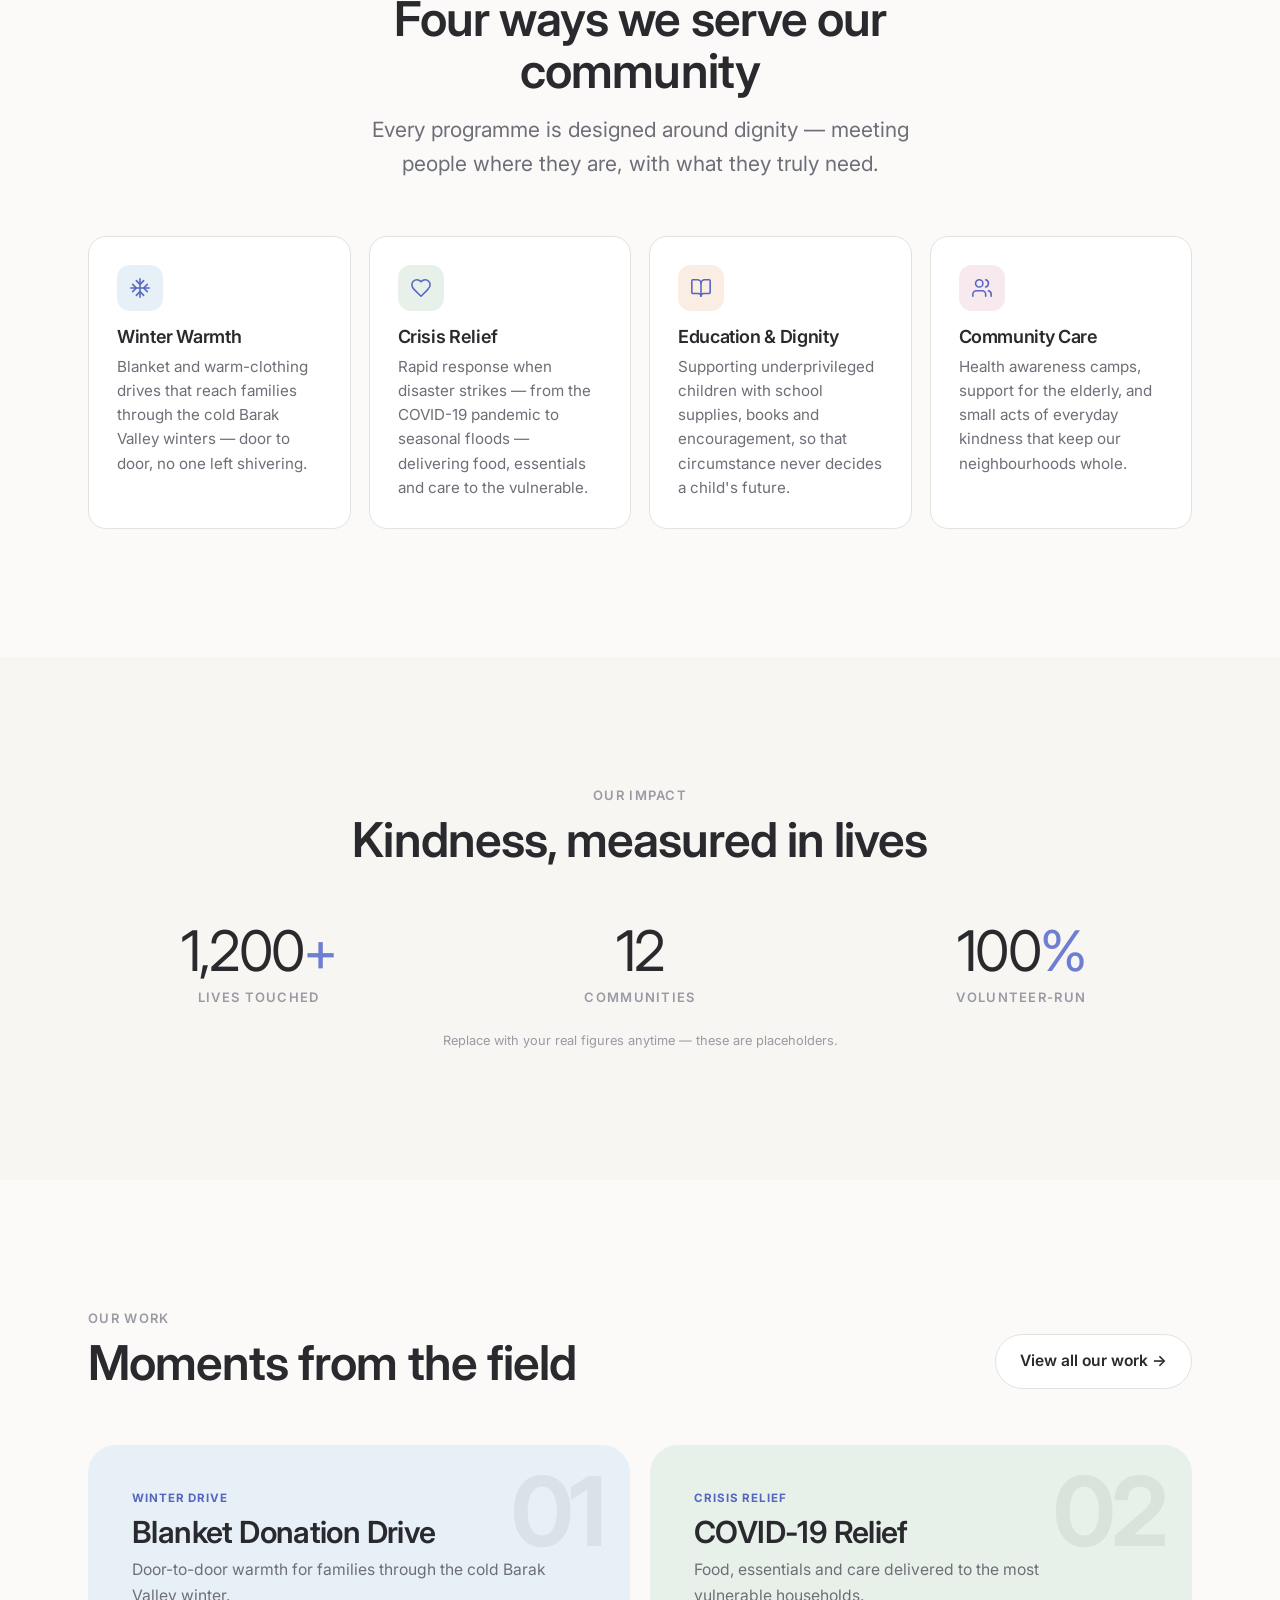
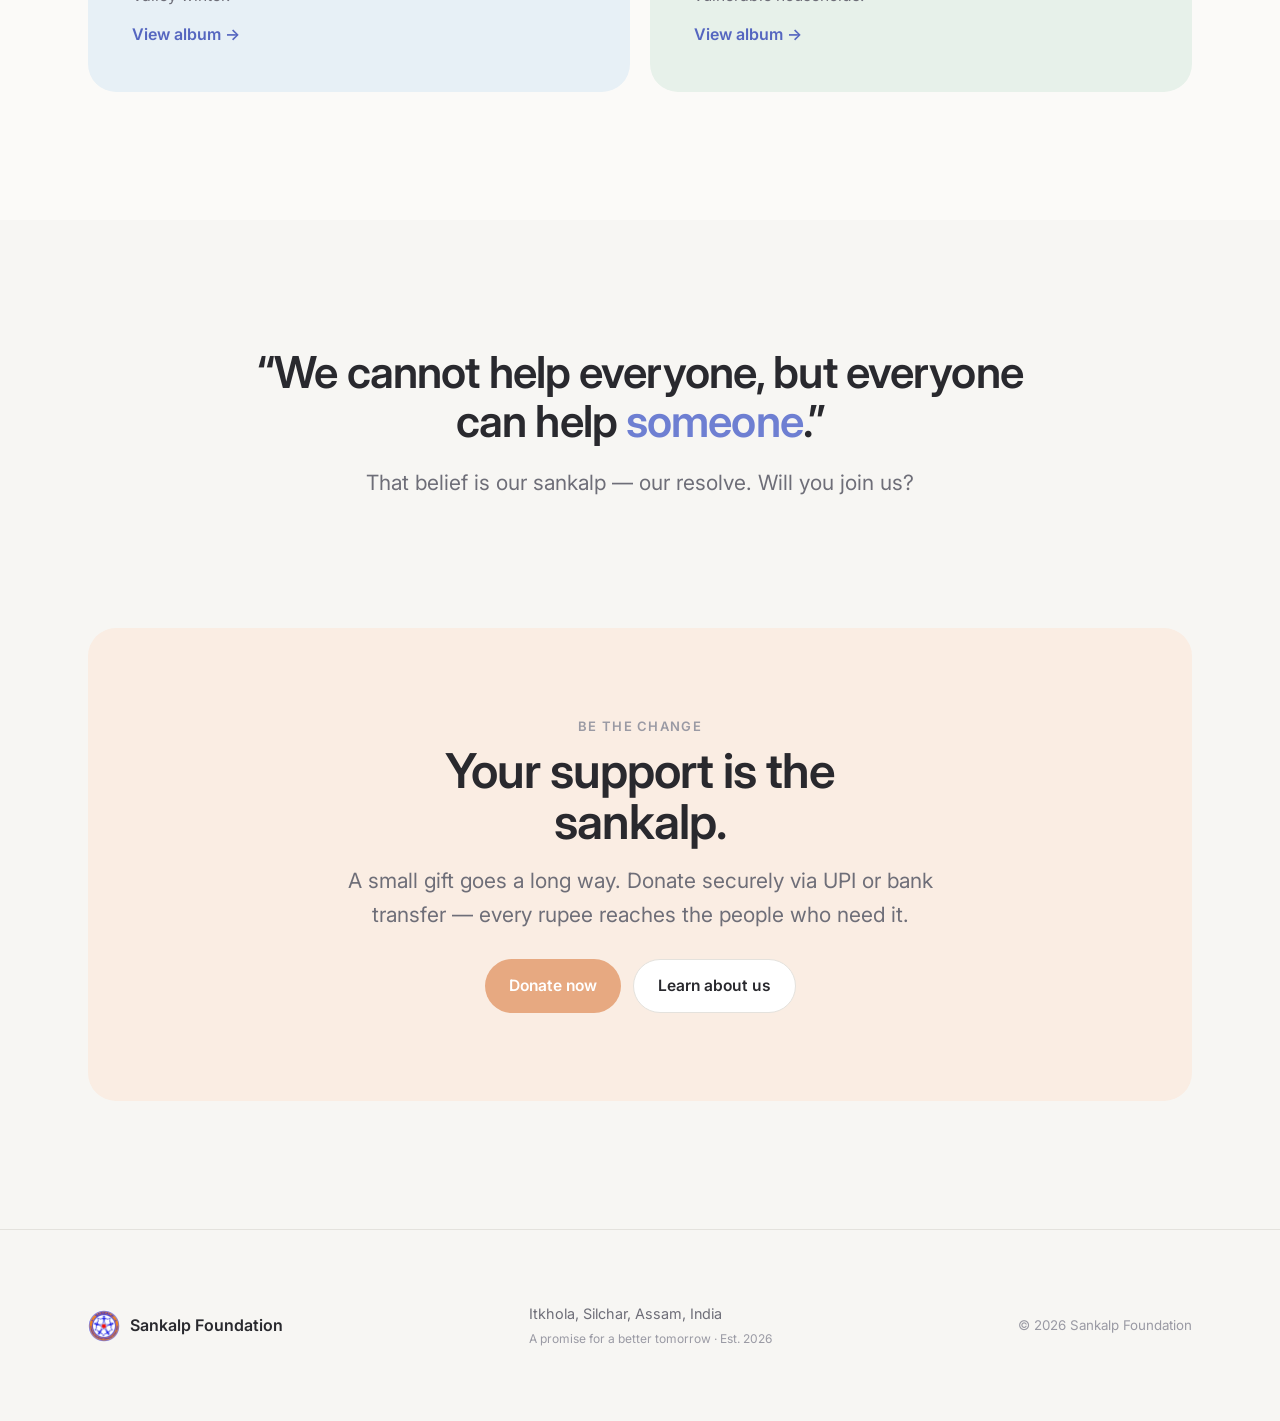
==== commit ef89ae1d: "Configure custom domain sankalpsilchar.in (Pages CNAME, sitemap, robots, absolute OG/canonical URLs)" ====
--- a/index.html
+++ b/index.html
@@ -9,8 +9,10 @@
   <meta property="og:type" content="website" />
   <meta property="og:title" content="Sankalp Foundation — A promise for a better tomorrow" />
   <meta property="og:description" content="A grassroots non-profit in Silchar, Assam — warmth, relief, education and dignity for every life we touch." />
-  <meta property="og:image" content="asset/logo.jpg" />
+  <meta property="og:url" content="https://sankalpsilchar.in/" />
+  <meta property="og:image" content="https://sankalpsilchar.in/asset/logo.jpg" />
   <meta name="twitter:card" content="summary" />
+  <link rel="canonical" href="https://sankalpsilchar.in/" />
   <link rel="icon" href="asset/logo.jpg" />
   <link rel="preconnect" href="https://fonts.googleapis.com" />
   <link rel="preconnect" href="https://fonts.gstatic.com" crossorigin />
